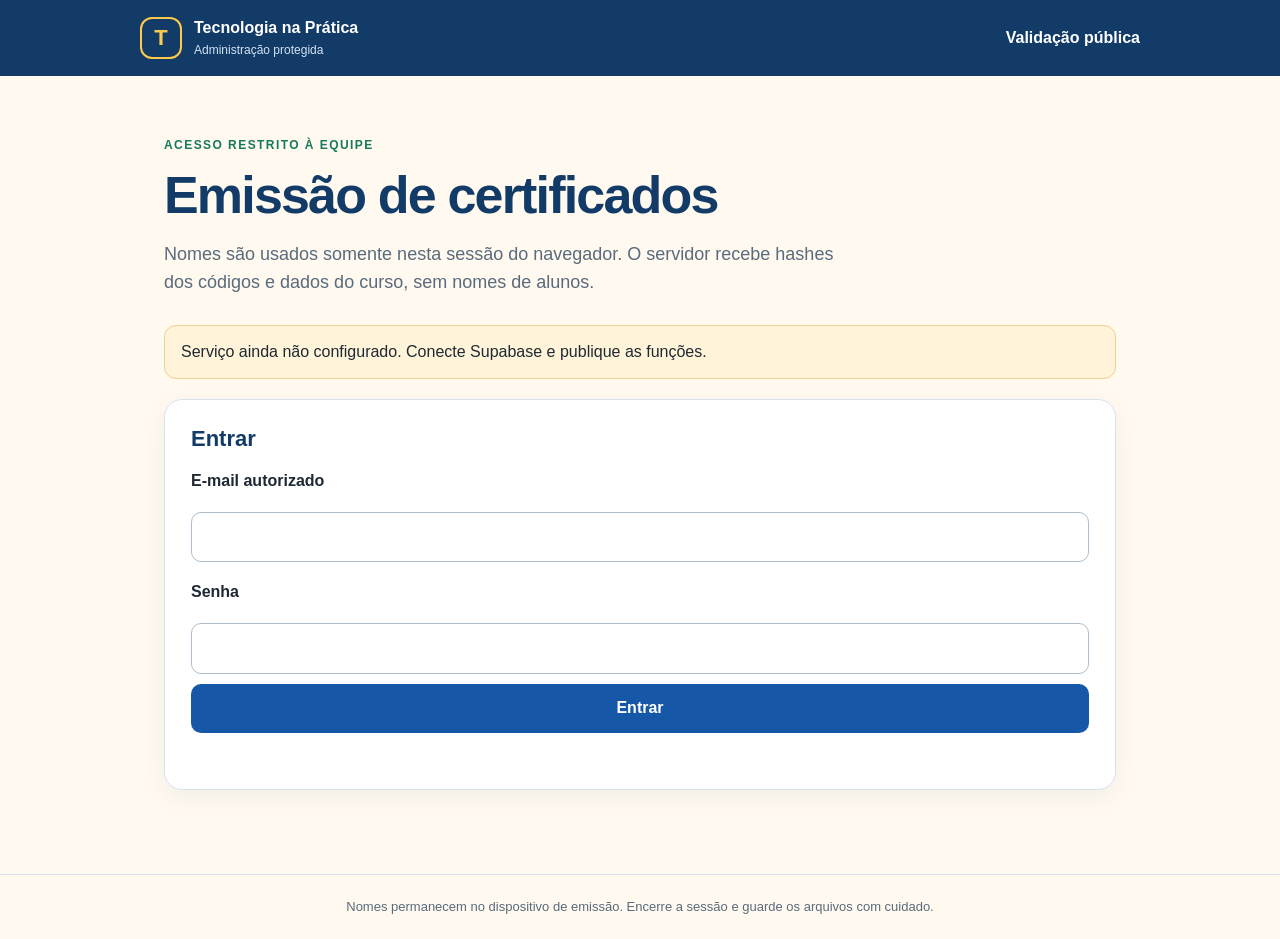
==== site/admin.html @ 71e5eaea "Cria emissor e validador de certificados" ====
﻿<!doctype html><html lang="pt-BR"><head><meta charset="utf-8"><meta name="viewport" content="width=device-width,initial-scale=1"><title>Emissão · Tecnologia na Prática</title><link rel="stylesheet" href="styles.css"><script src="config.js"></script><script defer src="admin.js"></script></head>
<body><header class="topbar"><a class="brand" href="./"><span class="brand-mark">T</span><span>Tecnologia na Prática<small>Administração protegida</small></span></a><a class="nav-link" href="./">Validação pública</a></header>
<main class="container admin-container"><section class="hero"><p class="eyebrow">ACESSO RESTRITO À EQUIPE</p><h1>Emissão de certificados</h1><p>Nomes são usados somente nesta sessão do navegador. O servidor recebe hashes dos códigos e dados do curso, sem nomes de alunos.</p></section>
<div id="config-warning" class="notice warning" hidden>Serviço ainda não configurado. Conecte Supabase e publique as funções.</div>
<section class="panel" id="login-panel"><h2>Entrar</h2><form id="login-form" class="stack"><label for="email">E-mail autorizado</label><input id="email" type="email" autocomplete="username" required><label for="password">Senha</label><input id="password" type="password" autocomplete="current-password" required><button>Entrar</button></form><div id="login-message" class="message" aria-live="polite"></div></section>
<section id="admin-panel" hidden><div class="section-heading"><h2>Nova emissão</h2><button id="logout" class="button-secondary" type="button">Sair</button></div>
<section class="panel"><form id="issue-form" class="stack"><label for="course">Curso/trilha</label><input id="course" maxlength="120" value="Tecnologia na Prática" required><div class="form-grid"><div><label for="hours">Carga horária</label><input id="hours" type="number" min="1" max="1000" value="12" required></div><div><label for="issued-on">Data de emissão</label><input id="issued-on" type="date" required></div></div><label for="students">Nomes — um por linha</label><textarea id="students" rows="8" maxlength="20000" placeholder="Nome do aluno" required></textarea><p class="hint">Até 100 por lote. Os nomes não são enviados ao servidor nem salvos no banco.</p><button type="submit">Emitir certificados</button></form><div id="issue-message" class="message" aria-live="polite"></div></section>
<section id="issued-section" class="panel" hidden><h2>Lote emitido</h2><p>O CSV contém nomes e códigos; guarde com acesso restrito.</p><div class="button-row"><button id="download-csv" type="button">Baixar CSV privado</button><button id="print-certs" type="button" class="button-secondary">Imprimir / Salvar como PDF</button></div><div id="issued-list"></div></section>
<section class="panel"><div class="section-heading"><div><h2>Registros recentes</h2><p class="hint">Sem nomes ou códigos completos.</p></div><button id="refresh-list" class="button-secondary" type="button">Atualizar</button></div><div id="records-message" class="message" aria-live="polite"></div><div class="table-wrap"><table><thead><tr><th>Curso</th><th>Carga</th><th>Emissão</th><th>Situação</th><th>Ação</th></tr></thead><tbody id="records-body"></tbody></table></div></section></section>
<section id="print-area"></section></main><footer>Nomes permanecem no dispositivo de emissão. Encerre a sessão e guarde os arquivos com cuidado.</footer></body></html>
---- site/styles.css ----
﻿:root{--navy:#123b68;--blue:#1657a8;--green:#17795c;--cream:#fff9ef;--ink:#1f2933;--muted:#596b7c;--line:#d9e2ec;--red:#a93232}
*{box-sizing:border-box}body{margin:0;background:var(--cream);color:var(--ink);font:16px/1.55 Inter,Segoe UI,Arial,sans-serif}
.topbar{height:76px;background:var(--navy);color:#fff;display:flex;align-items:center;justify-content:space-between;padding:0 max(20px,calc((100vw - 1000px)/2))}
.brand{display:flex;align-items:center;gap:12px;color:#fff;text-decoration:none;font-weight:750}.brand small{display:block;color:#d4e2f2;font-size:12px;font-weight:450}.brand-mark{display:grid;place-items:center;width:42px;height:42px;border:2px solid #ffca4b;border-radius:12px;color:#ffca4b;font-size:22px}.nav-link{color:#fff;text-decoration:none;font-weight:650}
.container{max-width:900px;margin:auto;padding:48px 24px 64px}.admin-container{max-width:1000px}.hero{max-width:700px;margin-bottom:28px}.eyebrow{color:var(--green);font-size:12px;font-weight:800;letter-spacing:.12em}
h1{font-size:clamp(34px,6vw,52px);line-height:1.08;letter-spacing:-.035em;margin:10px 0 16px;color:var(--navy)}h2{font-size:22px;line-height:1.2;margin:0 0 16px;color:var(--navy)}
.hero>p:last-child{font-size:18px;color:var(--muted)}.panel{background:#fff;border:1px solid var(--line);border-radius:18px;padding:26px;margin:20px 0;box-shadow:0 8px 26px #123b680d}
label{display:block;font-weight:700;margin:0 0 8px}input,textarea{width:100%;border:1px solid #aebdcc;border-radius:10px;padding:12px 14px;font:inherit;color:var(--ink);background:#fff}input:focus,textarea:focus{outline:3px solid #1657a833;border-color:var(--blue)}
.input-row{display:flex;gap:10px}.input-row input{flex:1;min-width:0}button{border:0;border-radius:10px;padding:12px 18px;background:var(--blue);color:#fff;font:inherit;font-weight:750;cursor:pointer}button:disabled{opacity:.55;cursor:wait}.button-secondary{background:#eaf1f8;color:var(--navy)}
.hint,.message{color:var(--muted);font-size:13px}.hint{margin:8px 0 0}.message{min-height:20px;margin-top:10px}.message.error{color:var(--red)}
.result{margin-top:20px;border-radius:12px;padding:18px;background:#eef7f2;border:1px solid #b9dfcb}.result.invalid{background:#fff1ef;border-color:#efc2bb}.result h2{margin:0 0 8px}.result dl{display:grid;grid-template-columns:max-content 1fr;gap:4px 18px}.result dt{font-weight:750}.result dd{margin:0}
.privacy-note{margin-top:32px;color:var(--muted)}.privacy-note h2{font-size:18px}footer{text-align:center;padding:22px;color:var(--muted);border-top:1px solid var(--line);font-size:13px}
.stack{display:grid;gap:10px}.stack label:not(:first-child){margin-top:8px}.notice{padding:14px 16px;border-radius:12px;margin:16px 0}.warning{background:#fff4d9;border:1px solid #ead293}.section-heading{display:flex;justify-content:space-between;align-items:center;gap:16px}.section-heading h2{margin-bottom:4px}.form-grid{display:grid;grid-template-columns:1fr 1fr;gap:16px}.button-row{display:flex;gap:12px;flex-wrap:wrap}
.table-wrap{overflow:auto}table{width:100%;border-collapse:collapse;font-size:14px}th,td{text-align:left;border-bottom:1px solid var(--line);padding:10px 8px;white-space:nowrap}.status-valid{color:var(--green);font-weight:750}.status-revoked{color:var(--red);font-weight:750}.issued-row{padding:12px 0;border-bottom:1px solid var(--line);overflow-wrap:anywhere}.code{font-family:Consolas,monospace;font-weight:750;color:var(--navy)}
#print-area{display:none}
@media(max-width:620px){.container{padding:32px 16px 48px}.panel{padding:19px 15px}.input-row,.form-grid{display:grid;grid-template-columns:1fr}.topbar{padding:0 14px}.brand{font-size:14px}.nav-link{font-size:13px}.section-heading{align-items:flex-start}.result dl{grid-template-columns:1fr}.result dd{margin:0 0 8px}}
@media print{body{background:#fff}body>*{display:none!important}body>.admin-container{display:block!important;max-width:none;margin:0;padding:0}.admin-container>*{display:none!important}#print-area{display:block!important}.certificate-sheet{height:190mm;page-break-after:always;break-after:page;padding:14mm 18mm;display:flex;flex-direction:column;justify-content:center;text-align:center;border:2px solid #1657a8;color:#1f2933}.certificate-sheet:last-child{page-break-after:auto;break-after:auto}.certificate-brand{color:#1657a8;font-weight:800;letter-spacing:.08em;text-transform:uppercase}.certificate-sheet h1{font-size:34pt;margin:16mm 0 8mm}.certificate-name{font-size:27pt;font-weight:750;margin:5mm 0 8mm}.certificate-copy{font-size:15pt}.certificate-meta{font-size:12pt;margin-top:8mm}.certificate-code{font:11pt Consolas,monospace;margin-top:7mm}.certificate-link{font-size:10pt;color:#1657a8;overflow-wrap:anywhere}.certificate-footer{font-size:10pt;color:#596b7c;margin-top:12mm}@page{size:A4 landscape;margin:10mm}}
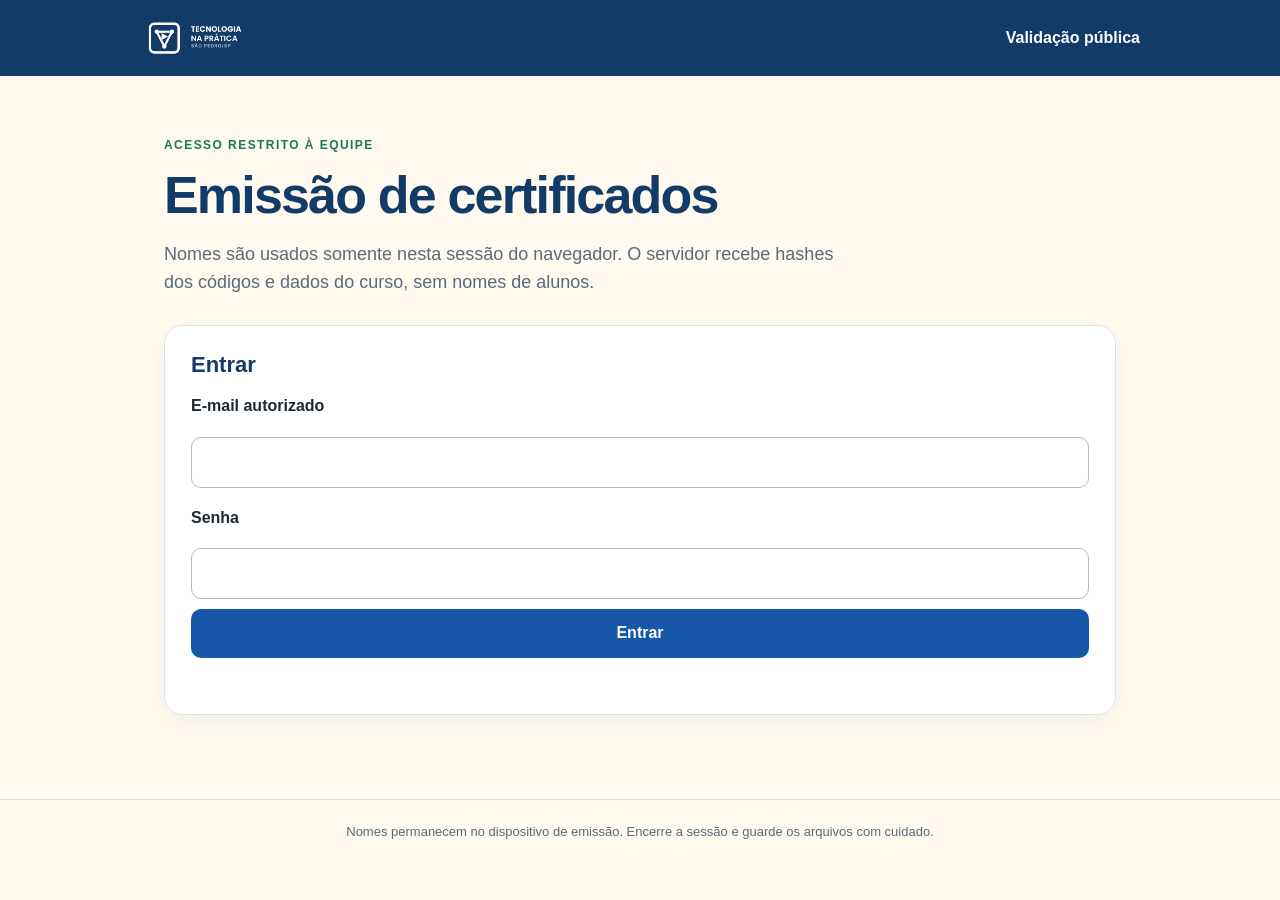
==== commit 8899d6cb: "Adiciona logo oficial ao portal de certificados" ====
--- a/site/admin.html
+++ b/site/admin.html
@@ -1,5 +1,5 @@
-﻿<!doctype html><html lang="pt-BR"><head><meta charset="utf-8"><meta name="viewport" content="width=device-width,initial-scale=1"><title>Emissão · Tecnologia na Prática</title><link rel="stylesheet" href="styles.css"><script src="config.js"></script><script defer src="admin.js"></script></head>
-<body><header class="topbar"><a class="brand" href="./"><span class="brand-mark">T</span><span>Tecnologia na Prática<small>Administração protegida</small></span></a><a class="nav-link" href="./">Validação pública</a></header>
+<!doctype html><html lang="pt-BR"><head><meta charset="utf-8"><meta name="viewport" content="width=device-width,initial-scale=1"><title>Emissão · Tecnologia na Prática</title><link rel="stylesheet" href="styles.css"><script src="config.js"></script><script defer src="admin.js"></script></head>
+<body><header class="topbar"><a class="brand" href="./"><img src="assets/logo-horizontal-branco.png" alt="Tecnologia na Prática · São Pedro/SP"></a><a class="nav-link" href="./">Validação pública</a></header>
 <main class="container admin-container"><section class="hero"><p class="eyebrow">ACESSO RESTRITO À EQUIPE</p><h1>Emissão de certificados</h1><p>Nomes são usados somente nesta sessão do navegador. O servidor recebe hashes dos códigos e dados do curso, sem nomes de alunos.</p></section>
 <div id="config-warning" class="notice warning" hidden>Serviço ainda não configurado. Conecte Supabase e publique as funções.</div>
 <section class="panel" id="login-panel"><h2>Entrar</h2><form id="login-form" class="stack"><label for="email">E-mail autorizado</label><input id="email" type="email" autocomplete="username" required><label for="password">Senha</label><input id="password" type="password" autocomplete="current-password" required><button>Entrar</button></form><div id="login-message" class="message" aria-live="polite"></div></section>
--- a/site/styles.css
+++ b/site/styles.css
@@ -1,4 +1,4 @@
-﻿:root{--navy:#123b68;--blue:#1657a8;--green:#17795c;--cream:#fff9ef;--ink:#1f2933;--muted:#596b7c;--line:#d9e2ec;--red:#a93232}
+:root{--navy:#123b68;--blue:#1657a8;--green:#17795c;--cream:#fff9ef;--ink:#1f2933;--muted:#596b7c;--line:#d9e2ec;--red:#a93232}
 *{box-sizing:border-box}body{margin:0;background:var(--cream);color:var(--ink);font:16px/1.55 Inter,Segoe UI,Arial,sans-serif}
 .topbar{height:76px;background:var(--navy);color:#fff;display:flex;align-items:center;justify-content:space-between;padding:0 max(20px,calc((100vw - 1000px)/2))}
 .brand{display:flex;align-items:center;gap:12px;color:#fff;text-decoration:none;font-weight:750}.brand small{display:block;color:#d4e2f2;font-size:12px;font-weight:450}.brand-mark{display:grid;place-items:center;width:42px;height:42px;border:2px solid #ffca4b;border-radius:12px;color:#ffca4b;font-size:22px}.nav-link{color:#fff;text-decoration:none;font-weight:650}
@@ -15,3 +15,6 @@
 #print-area{display:none}
 @media(max-width:620px){.container{padding:32px 16px 48px}.panel{padding:19px 15px}.input-row,.form-grid{display:grid;grid-template-columns:1fr}.topbar{padding:0 14px}.brand{font-size:14px}.nav-link{font-size:13px}.section-heading{align-items:flex-start}.result dl{grid-template-columns:1fr}.result dd{margin:0 0 8px}}
 @media print{body{background:#fff}body>*{display:none!important}body>.admin-container{display:block!important;max-width:none;margin:0;padding:0}.admin-container>*{display:none!important}#print-area{display:block!important}.certificate-sheet{height:190mm;page-break-after:always;break-after:page;padding:14mm 18mm;display:flex;flex-direction:column;justify-content:center;text-align:center;border:2px solid #1657a8;color:#1f2933}.certificate-sheet:last-child{page-break-after:auto;break-after:auto}.certificate-brand{color:#1657a8;font-weight:800;letter-spacing:.08em;text-transform:uppercase}.certificate-sheet h1{font-size:34pt;margin:16mm 0 8mm}.certificate-name{font-size:27pt;font-weight:750;margin:5mm 0 8mm}.certificate-copy{font-size:15pt}.certificate-meta{font-size:12pt;margin-top:8mm}.certificate-code{font:11pt Consolas,monospace;margin-top:7mm}.certificate-link{font-size:10pt;color:#1657a8;overflow-wrap:anywhere}.certificate-footer{font-size:10pt;color:#596b7c;margin-top:12mm}@page{size:A4 landscape;margin:10mm}}
+
+.brand img{display:block;width:clamp(155px,24vw,230px);height:auto}
+.certificate-logo{width:74mm;max-width:60%;height:auto;align-self:center;margin-bottom:8mm;background:#fff8ec;border-radius:4px}
